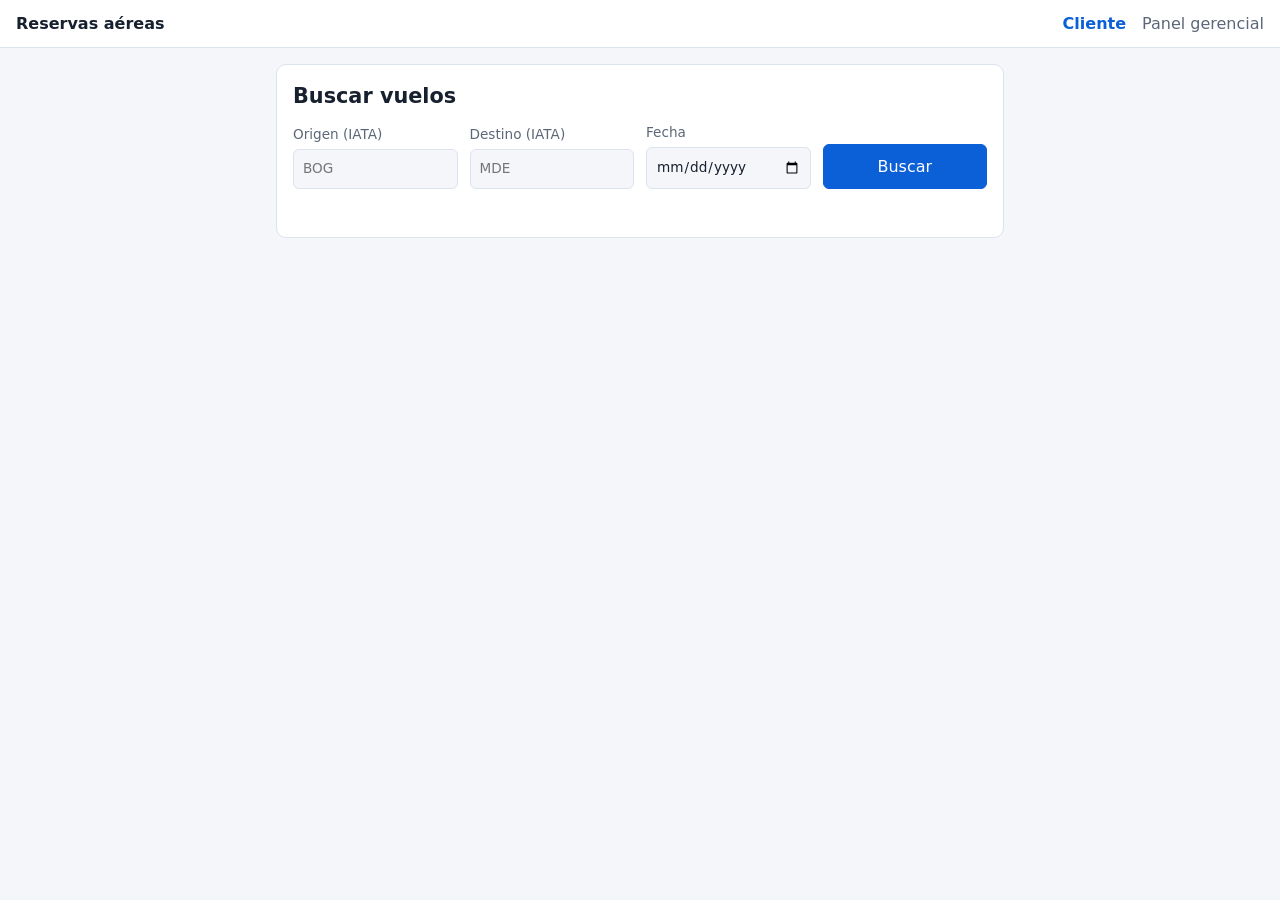
==== frontend/index.html @ ea33bbeb "Parcial 2: panel gerencial, EMR/Athena, endpoint analitico, frontend y evidencia Agrega pipeline EMR" ====
<!doctype html>
<html lang="es">
<head>
<meta charset="utf-8">
<meta name="viewport" content="width=device-width, initial-scale=1">
<title>Reservas aéreas</title>
<link rel="stylesheet" href="styles.css">
</head>
<body>
<header class="top"><strong>Reservas aéreas</strong><nav><a href="/" class="on">Cliente</a><a href="/manager">Panel gerencial</a></nav></header>
<main>
  <section class="card">
    <h1>Buscar vuelos</h1>
    <form id="search-form" class="grid">
      <label>Origen (IATA)<input data-testid="search-origin" id="origin" maxlength="3" placeholder="BOG" autocomplete="off"></label>
      <label>Destino (IATA)<input data-testid="search-destination" id="destination" maxlength="3" placeholder="MDE" autocomplete="off"></label>
      <label>Fecha<input data-testid="search-date" id="date" type="date"></label>
      <button type="submit" data-testid="search-submit" class="primary">Buscar</button>
    </form>
    <p id="search-msg" class="msg" role="status"></p>
    <div id="results"></div>
  </section>

  <section class="card" id="booking" hidden>
    <h2>Reservar vuelo <span id="booking-flight"></span></h2>
    <form id="booking-form" class="grid">
      <label>Nombre del pasajero<input data-testid="passenger-name" id="passenger" maxlength="200" autocomplete="off"></label>
      <label>Tarifa
        <select id="fare"><option value="ECONOMY" selected>Económica</option><option value="BUSINESS">Business</option></select>
      </label>
      <button type="submit" data-testid="confirm-submit" class="primary">Confirmar reserva</button>
    </form>
    <p id="booking-msg" class="msg" role="status"></p>
    <div id="confirmation" hidden>
      <p>Reserva confirmada. Código de confirmación:</p>
      <p class="code" data-testid="confirmation-id" id="confirmation-id"></p>
    </div>
  </section>
</main>
<script src="app.js"></script>
<script>initClient();</script>
</body>
</html>
---- frontend/styles.css ----
:root{--bg:#f4f6f9;--card:#fff;--ink:#16202e;--mut:#5b6778;--acc:#0b5fd7;--line:#dde3ec;--err:#b3261e;--ok:#17703a}
@media (prefers-color-scheme:dark){:root{--bg:#10151c;--card:#19212c;--ink:#e8edf4;--mut:#9aa7b8;--acc:#5b9bff;--line:#2a3544;--err:#ff8a80;--ok:#6fd29a}}
*{box-sizing:border-box}
body{margin:0;background:var(--bg);color:var(--ink);font:16px/1.45 system-ui,-apple-system,"Segoe UI",Roboto,sans-serif}
.top{display:flex;justify-content:space-between;align-items:center;padding:12px 16px;background:var(--card);border-bottom:1px solid var(--line)}
.top nav a{margin-left:16px;color:var(--mut);text-decoration:none}
.top nav a.on{color:var(--acc);font-weight:600}
main{max-width:760px;margin:0 auto;padding:16px}
.card{background:var(--card);border:1px solid var(--line);border-radius:10px;padding:16px;margin-bottom:16px}
h1{font-size:1.3rem;margin:0 0 12px}h2{font-size:1.1rem;margin:0 0 12px}
.grid{display:grid;grid-template-columns:repeat(auto-fit,minmax(150px,1fr));gap:12px;align-items:end}
label{display:flex;flex-direction:column;font-size:.85rem;color:var(--mut);gap:4px}
input,select{font:inherit;padding:9px;border:1px solid var(--line);border-radius:6px;background:var(--bg);color:var(--ink);min-width:0}
button{font:inherit;padding:10px 14px;border-radius:6px;border:1px solid var(--line);background:var(--card);color:var(--ink);cursor:pointer}
button.primary{background:var(--acc);color:#fff;border-color:var(--acc)}
button:disabled{opacity:.6;cursor:wait}
.msg{min-height:1.4em;margin:10px 0 0}.msg.err{color:var(--err)}.msg.ok{color:var(--ok)}.msg.info{color:var(--mut)}
.flight{display:flex;justify-content:space-between;align-items:center;gap:12px;padding:10px 0;border-top:1px solid var(--line)}
.flight div{display:flex;flex-direction:column}.flight span{color:var(--mut);font-size:.9rem}
.code{font:600 1.2rem ui-monospace,monospace;word-break:break-all;margin:4px 0}
.kpi{margin-top:16px;display:flex;flex-direction:column;align-items:flex-start}
.kpi-label{color:var(--mut);font-size:.85rem}.kpi-value{font-size:2.6rem;font-weight:700;color:var(--acc)}.kpi-sub{color:var(--mut)}
[hidden]{display:none!important}
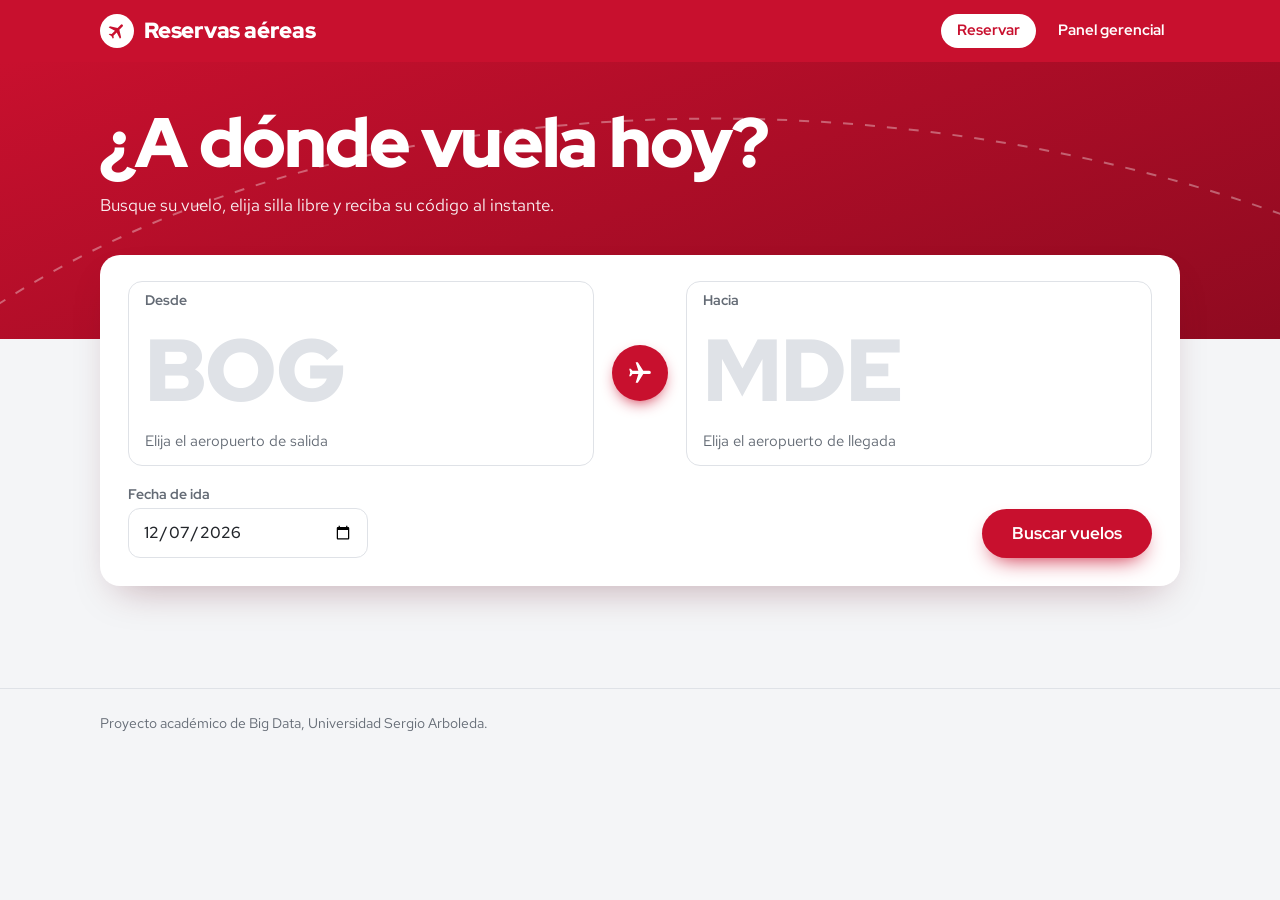
==== commit cb21b8e9: "Frontend rediseñado, bookings segun contrato y harness 70/70 con seed 2682 - Frontend en rojo: busqu" ====
--- a/frontend/index.html
+++ b/frontend/index.html
@@ -4,39 +4,87 @@
 <meta charset="utf-8">
 <meta name="viewport" content="width=device-width, initial-scale=1">
 <title>Reservas aéreas</title>
+<link rel="preconnect" href="https://fonts.googleapis.com">
+<link rel="preconnect" href="https://fonts.gstatic.com" crossorigin>
+<link rel="stylesheet" href="https://fonts.googleapis.com/css2?family=Red+Hat+Display:wght@500;700;900&family=Red+Hat+Text:wght@400;500;700&display=swap">
+<link rel="icon" href="data:image/svg+xml,%3Csvg xmlns=%27http://www.w3.org/2000/svg%27 viewBox=%270 0 24 24%27%3E%3Ccircle cx=%2712%27 cy=%2712%27 r=%2712%27 fill=%27%23c8102e%27/%3E%3Cpath transform=%27rotate(45 12 12)%27 fill=%27%23fff%27 d=%27M19 14.8v-1.5l-6-3.8V5.2a1.1 1.1 0 0 0-2.2 0v4.3l-6 3.8v1.5l6-1.9v4l-1.5 1.1v1.1l2.6-.8 2.6.8v-1.1L13 16.9v-4z%27/%3E%3C/svg%3E">
 <link rel="stylesheet" href="styles.css">
 </head>
 <body>
-<header class="top"><strong>Reservas aéreas</strong><nav><a href="/" class="on">Cliente</a><a href="/manager">Panel gerencial</a></nav></header>
+<header class="top">
+  <a class="brand" href="/"><span class="brand-mark" aria-hidden="true"><svg viewBox="0 0 24 24"><path d="M21 16v-2l-8-5V3.5a1.5 1.5 0 0 0-3 0V9l-8 5v2l8-2.5V19l-2 1.5V22l3.5-1 3.5 1v-1.5L13 19v-5.5z"/></svg></span>Reservas aéreas</a>
+  <nav><a href="/" aria-current="page">Reservar</a><a href="/manager">Panel gerencial</a></nav>
+</header>
+
+<section class="hero">
+  <svg class="hero-arc" viewBox="0 0 1200 260" preserveAspectRatio="none" aria-hidden="true">
+    <path class="arc-line" d="M-20 240 C 300 20, 820 0, 1220 150"/>
+  </svg>
+  <div class="hero-inner">
+    <h1>¿A dónde vuela hoy?</h1>
+    <p>Busque su vuelo, elija silla libre y reciba su código al instante.</p>
+  </div>
+</section>
+
 <main>
-  <section class="card">
-    <h1>Buscar vuelos</h1>
-    <form id="search-form" class="grid">
-      <label>Origen (IATA)<input data-testid="search-origin" id="origin" maxlength="3" placeholder="BOG" autocomplete="off"></label>
-      <label>Destino (IATA)<input data-testid="search-destination" id="destination" maxlength="3" placeholder="MDE" autocomplete="off"></label>
-      <label>Fecha<input data-testid="search-date" id="date" type="date"></label>
-      <button type="submit" data-testid="search-submit" class="primary">Buscar</button>
-    </form>
-    <p id="search-msg" class="msg" role="status"></p>
+  <form id="search-form" class="search-card" novalidate>
+    <div class="route">
+      <label class="iata">
+        <span class="iata-label">Desde</span>
+        <input data-testid="search-origin" id="origin" maxlength="3" placeholder="BOG" autocomplete="off" spellcheck="false" aria-describedby="origin-city">
+        <span class="city" id="origin-city">Elija el aeropuerto de salida</span>
+      </label>
+      <div class="swap" aria-hidden="true"><svg viewBox="0 0 24 24"><path d="M21 16v-2l-8-5V3.5a1.5 1.5 0 0 0-3 0V9l-8 5v2l8-2.5V19l-2 1.5V22l3.5-1 3.5 1v-1.5L13 19v-5.5z"/></svg></div>
+      <label class="iata">
+        <span class="iata-label">Hacia</span>
+        <input data-testid="search-destination" id="destination" maxlength="3" placeholder="MDE" autocomplete="off" spellcheck="false" aria-describedby="destination-city">
+        <span class="city" id="destination-city">Elija el aeropuerto de llegada</span>
+      </label>
+    </div>
+    <div class="when">
+      <label class="field">Fecha de ida<input data-testid="search-date" id="date" type="date"></label>
+      <button type="submit" data-testid="search-submit" class="btn-red">Buscar vuelos</button>
+    </div>
+  </form>
+
+  <p id="search-msg" class="msg" role="status"></p>
+
+  <section class="board" id="board" hidden aria-labelledby="board-title">
+    <h2 id="board-title" class="board-title">Salidas</h2>
     <div id="results"></div>
   </section>
 
-  <section class="card" id="booking" hidden>
-    <h2>Reservar vuelo <span id="booking-flight"></span></h2>
-    <form id="booking-form" class="grid">
-      <label>Nombre del pasajero<input data-testid="passenger-name" id="passenger" maxlength="200" autocomplete="off"></label>
-      <label>Tarifa
-        <select id="fare"><option value="ECONOMY" selected>Económica</option><option value="BUSINESS">Business</option></select>
+  <!-- Panel de reserva: se mueve debajo de la fila elegida -->
+  <section class="ticket" id="booking" hidden aria-labelledby="booking-title">
+    <h3 id="booking-title">Datos del pasajero, vuelo <span id="booking-flight"></span></h3>
+    <form id="booking-form" class="ticket-form">
+      <label class="field grow">Nombre completo<input data-testid="passenger-name" id="passenger" maxlength="200" autocomplete="name"></label>
+      <label class="field">Tarifa
+        <select id="fare"><option value="ECONOMY" selected>Económica</option><option value="BUSINESS">Business (+80 %)</option></select>
       </label>
-      <button type="submit" data-testid="confirm-submit" class="primary">Confirmar reserva</button>
+      <button type="submit" data-testid="confirm-submit" class="btn-red">Confirmar reserva</button>
     </form>
     <p id="booking-msg" class="msg" role="status"></p>
-    <div id="confirmation" hidden>
-      <p>Reserva confirmada. Código de confirmación:</p>
-      <p class="code" data-testid="confirmation-id" id="confirmation-id"></p>
+  </section>
+
+  <section class="pass" id="confirmation" hidden aria-live="polite">
+    <div class="pass-main">
+      <p class="pass-ok"><svg viewBox="0 0 24 24" aria-hidden="true"><path d="M9 16.2 4.8 12l-1.4 1.4L9 19 21 7l-1.4-1.4z"/></svg>Reserva confirmada</p>
+      <p class="pass-route"><span id="pass-o"></span><span class="pass-arrow" aria-hidden="true"><svg viewBox="0 0 24 24"><path d="M21 16v-2l-8-5V3.5a1.5 1.5 0 0 0-3 0V9l-8 5v2l8-2.5V19l-2 1.5V22l3.5-1 3.5 1v-1.5L13 19v-5.5z"/></svg></span><span id="pass-d"></span></p>
+      <dl class="pass-meta">
+        <div><dt>Pasajero</dt><dd id="pass-name"></dd></div>
+        <div><dt>Vuelo</dt><dd id="pass-flight"></dd></div>
+        <div><dt>Fecha</dt><dd id="pass-date"></dd></div>
+      </dl>
+    </div>
+    <div class="pass-stub">
+      <span>Código de reserva</span>
+      <strong data-testid="confirmation-id" id="confirmation-id"></strong>
+      <button type="button" class="btn-ghost" id="copy-id">Copiar código</button>
     </div>
   </section>
 </main>
+<footer class="foot">Proyecto académico de Big Data, Universidad Sergio Arboleda.</footer>
 <script src="app.js"></script>
 <script>initClient();</script>
 </body>
--- a/frontend/styles.css
+++ b/frontend/styles.css
@@ -1,23 +1,185 @@
-:root{--bg:#f4f6f9;--card:#fff;--ink:#16202e;--mut:#5b6778;--acc:#0b5fd7;--line:#dde3ec;--err:#b3261e;--ok:#17703a}
-@media (prefers-color-scheme:dark){:root{--bg:#10151c;--card:#19212c;--ink:#e8edf4;--mut:#9aa7b8;--acc:#5b9bff;--line:#2a3544;--err:#ff8a80;--ok:#6fd29a}}
+/* Rojo de aerolínea: banda roja con tarjeta blanca superpuesta, botones píldora, Red Hat Display para códigos y cifras. */
+:root{
+  --red:#c8102e;--red-deep:#8f0a20;--red-soft:#fdecee;--red-ink:#a50d26;
+  --paper:#f4f5f7;--surface:#fff;--ink:#23262b;--muted:#646b75;--line:#dfe2e7;
+  --seat:#e3e6ea;--sold:#c8102e;--err:#b3122e;--ok:#18794e;
+  --shadow:0 18px 40px -18px rgba(90,10,25,.35);
+  --disp:"Red Hat Display",system-ui,sans-serif;--body:"Red Hat Text",system-ui,sans-serif;
+}
+@media (prefers-color-scheme:dark){:root{
+  --paper:#17191c;--surface:#212429;--ink:#f1f2f4;--muted:#a3aab4;--line:#343941;
+  --red-soft:#3a1a20;--red-ink:#ff7d8f;--seat:#3a3f47;--sold:#ff4d64;--err:#ff8a95;--ok:#5fd39a;
+  --shadow:0 18px 40px -18px rgba(0,0,0,.7);
+}}
 *{box-sizing:border-box}
-body{margin:0;background:var(--bg);color:var(--ink);font:16px/1.45 system-ui,-apple-system,"Segoe UI",Roboto,sans-serif}
-.top{display:flex;justify-content:space-between;align-items:center;padding:12px 16px;background:var(--card);border-bottom:1px solid var(--line)}
-.top nav a{margin-left:16px;color:var(--mut);text-decoration:none}
-.top nav a.on{color:var(--acc);font-weight:600}
-main{max-width:760px;margin:0 auto;padding:16px}
-.card{background:var(--card);border:1px solid var(--line);border-radius:10px;padding:16px;margin-bottom:16px}
-h1{font-size:1.3rem;margin:0 0 12px}h2{font-size:1.1rem;margin:0 0 12px}
-.grid{display:grid;grid-template-columns:repeat(auto-fit,minmax(150px,1fr));gap:12px;align-items:end}
-label{display:flex;flex-direction:column;font-size:.85rem;color:var(--mut);gap:4px}
-input,select{font:inherit;padding:9px;border:1px solid var(--line);border-radius:6px;background:var(--bg);color:var(--ink);min-width:0}
-button{font:inherit;padding:10px 14px;border-radius:6px;border:1px solid var(--line);background:var(--card);color:var(--ink);cursor:pointer}
-button.primary{background:var(--acc);color:#fff;border-color:var(--acc)}
-button:disabled{opacity:.6;cursor:wait}
-.msg{min-height:1.4em;margin:10px 0 0}.msg.err{color:var(--err)}.msg.ok{color:var(--ok)}.msg.info{color:var(--mut)}
-.flight{display:flex;justify-content:space-between;align-items:center;gap:12px;padding:10px 0;border-top:1px solid var(--line)}
-.flight div{display:flex;flex-direction:column}.flight span{color:var(--mut);font-size:.9rem}
-.code{font:600 1.2rem ui-monospace,monospace;word-break:break-all;margin:4px 0}
-.kpi{margin-top:16px;display:flex;flex-direction:column;align-items:flex-start}
-.kpi-label{color:var(--mut);font-size:.85rem}.kpi-value{font-size:2.6rem;font-weight:700;color:var(--acc)}.kpi-sub{color:var(--mut)}
+html{-webkit-text-size-adjust:100%}
+body{margin:0;background:var(--paper);color:var(--ink);font:400 1rem/1.55 var(--body)}
 [hidden]{display:none!important}
+:focus-visible{outline:3px solid var(--red);outline-offset:2px}
+button,input,select{font:inherit;color:inherit}
+.wrap,.top,.hero-inner,main,.foot{padding-left:max(16px,calc((100% - 1080px)/2));padding-right:max(16px,calc((100% - 1080px)/2))}
+
+/* Barra superior */
+.top{display:flex;flex-wrap:wrap;justify-content:space-between;align-items:center;gap:8px 24px;padding-top:14px;padding-bottom:14px;background:var(--red);color:#fff}
+.top :focus-visible{outline-color:#fff}
+.brand{display:flex;align-items:center;gap:10px;font:900 1.35rem/1 var(--disp);color:inherit;text-decoration:none;letter-spacing:-.01em}
+.brand-mark{width:34px;height:34px;border-radius:50%;background:#fff;display:grid;place-items:center}
+.brand-mark svg{width:20px;height:20px;fill:var(--red);transform:rotate(45deg)}
+.top nav{display:flex;gap:6px}
+.top nav a{font:700 .95rem/1 var(--disp);color:#fff;text-decoration:none;padding:9px 16px;border-radius:999px}
+.top nav a:hover{background:rgba(255,255,255,.14)}
+.top nav a[aria-current=page]{background:#fff;color:var(--red)}
+
+/* Héroe rojo con la estela del vuelo */
+.hero{position:relative;overflow:hidden;color:#fff;background:linear-gradient(160deg,var(--red) 0%,var(--red-deep) 100%);padding:44px 0 120px}
+.hero-short{padding-bottom:110px}
+.hero-inner{position:relative}
+.hero h1{margin:0;font:900 clamp(2.4rem,6.5vw,4.4rem)/1.02 var(--disp);letter-spacing:-.025em;max-width:16ch}
+.hero p{margin:14px 0 0;max-width:56ch;font-size:1.08rem;opacity:.92}
+.hero-arc{position:absolute;inset:0;width:100%;height:100%}
+.arc-line{fill:none;stroke:rgba(255,255,255,.35);stroke-width:2;stroke-dasharray:10 12;vector-effect:non-scaling-stroke;animation:trail 2.4s ease-out both}
+@keyframes trail{from{stroke-dashoffset:1600;opacity:0}to{stroke-dashoffset:0;opacity:1}}
+
+main{padding-bottom:64px}
+
+/* Tarjeta de búsqueda que se monta sobre el héroe */
+.search-card{position:relative;margin-top:-84px;background:var(--surface);border-radius:20px;box-shadow:var(--shadow);padding:26px 28px 28px}
+.route{display:grid;grid-template-columns:1fr 56px 1fr;align-items:center;gap:18px}
+.iata{display:flex;flex-direction:column;min-width:0;padding:12px 16px;border-radius:14px;border:1.5px solid var(--line);transition:border-color .15s}
+.iata:focus-within{border-color:var(--red);background:var(--red-soft)}
+.iata-label{font:700 .85rem/1 var(--disp);color:var(--muted)}
+.iata input{width:100%;min-width:0;background:transparent;border:0;padding:4px 0 0;
+  font:900 clamp(3rem,10vw,5.5rem)/1 var(--disp);letter-spacing:-.01em;text-transform:uppercase;color:var(--red)}
+.iata input:focus{outline:none}
+.iata input::placeholder{color:var(--line)}
+.city{margin-top:2px;color:var(--muted);font-size:.92rem;min-height:1.55em}
+.swap{width:56px;height:56px;border-radius:50%;background:var(--red);display:grid;place-items:center;box-shadow:0 6px 16px -6px var(--red)}
+.swap svg{width:26px;height:26px;fill:#fff;transform:rotate(90deg)}
+.when{display:flex;flex-wrap:wrap;align-items:flex-end;gap:16px;margin-top:20px}
+.when .field{flex:0 1 240px}
+.when .btn-red{margin-left:auto}
+
+.field{display:flex;flex-direction:column;gap:6px;font:700 .85rem/1.2 var(--disp);color:var(--muted)}
+.field input,.field select{font:500 1.02rem/1.3 var(--body);color:var(--ink);background:var(--surface);border:1.5px solid var(--line);border-radius:12px;padding:12px 14px;min-width:0}
+.field input:focus,.field select:focus{outline:none;border-color:var(--red);box-shadow:0 0 0 3px var(--red-soft)}
+
+.btn-red{background:var(--red);color:#fff;border:0;border-radius:999px;padding:14px 30px;font:700 1.05rem/1.2 var(--disp);cursor:pointer;white-space:nowrap;box-shadow:0 10px 22px -10px var(--red)}
+.btn-red:hover{background:var(--red-deep)}
+.btn-red:disabled{opacity:.6;cursor:progress}
+.btn-row{background:transparent;color:var(--red-ink);border:2px solid currentColor;border-radius:999px;padding:9px 22px;font:700 .98rem/1 var(--disp);cursor:pointer}
+.btn-row:hover,.flight.on .btn-row{background:var(--red);border-color:var(--red);color:#fff}
+.btn-ghost{align-self:flex-start;background:none;border:1.5px solid rgba(255,255,255,.7);color:#fff;border-radius:999px;padding:7px 16px;font:700 .9rem/1 var(--disp);cursor:pointer}
+.btn-ghost:hover{background:#fff;color:var(--red)}
+
+.msg{min-height:1.55em;margin:14px 4px 0;max-width:70ch}
+.msg.err{color:var(--err);font-weight:500}.msg.ok{color:var(--ok)}.msg.info{color:var(--muted)}
+
+/* Resultados */
+.board{margin-top:22px}
+.board-title{font:900 1.6rem/1.2 var(--disp);letter-spacing:-.01em;margin:0 0 14px}
+#results{display:flex;flex-direction:column;gap:12px}
+.flight{display:grid;grid-template-columns:auto minmax(0,1.2fr) minmax(0,1fr) auto auto;gap:22px;align-items:center;
+  padding:18px 22px;background:var(--surface);border:1.5px solid var(--line);border-radius:16px}
+.flight.on{border-color:var(--red);border-radius:16px 16px 0 0}
+.f-time{font:900 2rem/1 var(--disp);font-variant-numeric:tabular-nums;letter-spacing:-.02em}
+.f-id{display:flex;flex-direction:column;min-width:0}
+.f-id strong{font:700 1.1rem/1.2 var(--disp)}
+.f-id small{color:var(--muted);font-size:.88rem}
+.f-seats{display:flex;align-items:center;gap:10px;font-size:.95rem;font-variant-numeric:tabular-nums}
+.f-seats i{width:56px;height:8px;border-radius:4px;background:linear-gradient(90deg,var(--ok) calc(var(--free)*100%),var(--seat) 0);flex:none}
+.f-seats.low{color:var(--err);font-weight:700}
+.f-seats.low i{background:linear-gradient(90deg,var(--err) calc(var(--free)*100%),var(--seat) 0)}
+.f-price{font:900 1.35rem/1 var(--disp);color:var(--red-ink);font-variant-numeric:tabular-nums;text-align:right}
+
+/* Panel de reserva pegado a la fila elegida */
+.ticket{margin-top:-12px;background:var(--red-soft);border:1.5px solid var(--red);border-top:0;border-radius:0 0 16px 16px;padding:20px 22px 12px}
+.ticket h3{margin:0 0 12px;font:700 1.1rem/1.2 var(--disp)}
+.ticket-form{display:flex;flex-wrap:wrap;gap:14px;align-items:flex-end}
+.ticket-form .grow{flex:1 1 260px}
+
+/* Pase de abordar */
+.pass{margin-top:24px;display:grid;grid-template-columns:1fr minmax(230px,300px);background:var(--surface);border-radius:20px;overflow:hidden;box-shadow:var(--shadow);animation:print .55s cubic-bezier(.2,.8,.2,1)}
+.pass-main{padding:26px 30px}
+.pass-ok{display:flex;align-items:center;gap:8px;margin:0;color:var(--ok);font:700 1rem/1 var(--disp)}
+.pass-ok svg{width:22px;height:22px;fill:currentColor}
+.pass-route{display:flex;align-items:center;gap:20px;margin:10px 0 18px;font:900 clamp(3rem,9vw,5rem)/1 var(--disp);letter-spacing:-.02em;color:var(--red)}
+.pass-arrow{flex:0 1 140px;display:flex;align-items:center;gap:6px;color:var(--muted)}
+.pass-arrow::before{content:"";flex:1;border-top:2px dashed currentColor}
+.pass-arrow svg{width:26px;height:26px;fill:currentColor;transform:rotate(90deg);flex:none}
+.pass-meta{display:flex;flex-wrap:wrap;gap:12px 36px;margin:0}
+.pass-meta dt{font-size:.85rem;color:var(--muted)}
+.pass-meta dd{margin:0;font:700 1.1rem/1.3 var(--disp)}
+.pass-stub{display:flex;flex-direction:column;justify-content:center;gap:8px;padding:26px;background:var(--red);color:#fff;position:relative;
+  -webkit-mask:radial-gradient(circle 14px at 0 0,#0000 98%,#000) top left/100% 51% no-repeat,radial-gradient(circle 14px at 0 100%,#0000 98%,#000) bottom left/100% 51% no-repeat;
+  mask:radial-gradient(circle 14px at 0 0,#0000 98%,#000) top left/100% 51% no-repeat,radial-gradient(circle 14px at 0 100%,#0000 98%,#000) bottom left/100% 51% no-repeat}
+.pass-stub::before{content:"";position:absolute;left:0;top:18px;bottom:18px;border-left:2px dashed rgba(255,255,255,.55)}
+.pass-stub span{font-size:.9rem;opacity:.85}
+.pass-stub strong{font:900 2.8rem/1 var(--disp);letter-spacing:.1em;word-break:break-all}
+@keyframes print{from{opacity:0;transform:translateY(16px) scale(.98)}to{opacity:1;transform:none}}
+
+/* Panel gerencial */
+.mgr-form{display:flex;flex-wrap:wrap;gap:16px;align-items:flex-end}
+.mgr-form .field{flex:0 1 220px}
+.mgr-form .btn-red{margin-left:auto}
+.cabin{margin-top:22px;display:grid;grid-template-columns:minmax(0,1fr) minmax(0,1.5fr);gap:36px;align-items:center;background:var(--surface);border-radius:20px;padding:28px;border:1.5px solid var(--line)}
+.cabin>*{min-width:0}
+.readout-title{margin:0;font:700 1.25rem/1.2 var(--disp)}
+.readout-month{color:var(--muted);font-weight:500}
+.readout-value{margin:6px 0;font:900 clamp(3.6rem,10vw,6rem)/1 var(--disp);letter-spacing:-.03em;color:var(--red);font-variant-numeric:tabular-nums}
+.readout-value.loading{color:var(--muted)}
+.readout-sub{margin:0;max-width:40ch;font-weight:500}
+.readout-note{margin:10px 0 0;font-size:.88rem;color:var(--muted)}
+
+/* Fuselaje: 25 filas x 4 sillas (2-2), la nariz a la izquierda */
+.seatmap-wrap{margin:0}
+.seatmap{--s:clamp(8px,1.8vw,16px);display:grid;grid-template-rows:repeat(4,var(--s));grid-auto-flow:column;grid-auto-columns:var(--s);gap:4px;
+  justify-content:center;padding:24px 26px calc(24px + var(--s)/1.4) 70px;background:var(--paper);border-radius:999px 46px 46px 999px;position:relative}
+.seatmap::before{content:"";position:absolute;left:22px;top:50%;width:22px;height:30px;transform:translateY(-50%);border-radius:60% 0 0 60%;border:2px solid var(--line);border-right:0}
+.seatmap i{display:block;border-radius:4px 4px 6px 6px;background:var(--seat);transition:background-color .2s}
+.seatmap i:nth-child(4n+3),.seatmap i:nth-child(4n+4){transform:translateY(calc(var(--s)/1.4))}
+.seatmap i.sold{background:var(--sold)}
+.seatmap-wrap figcaption{display:flex;align-items:center;gap:8px;margin-top:12px;font-size:.9rem;color:var(--muted)}
+.key{width:12px;height:12px;border-radius:3px;display:inline-block}
+.key-sold{background:var(--sold)}.key-free{background:var(--seat);margin-left:14px}
+
+.year{margin-top:22px;background:var(--surface);border-radius:20px;padding:24px 28px;border:1.5px solid var(--line)}
+.year-title{margin:0;font:900 1.4rem/1.2 var(--disp);letter-spacing:-.01em}
+.year-help{margin:2px 0 16px;color:var(--muted);font-size:.95rem}
+.year-bars{list-style:none;margin:0;padding:0;display:grid;grid-template-columns:repeat(12,minmax(0,1fr));gap:6px}
+.year-bars button{width:100%;display:flex;flex-direction:column;align-items:stretch;gap:5px;background:none;border:0;padding:8px 2px;border-radius:12px;cursor:pointer;color:var(--ink)}
+.year-bars button:hover:not(:disabled){background:var(--red-soft)}
+.year-bars button.on{background:var(--red-soft)}
+.year-bars button:disabled{cursor:default;color:var(--muted)}
+.bar{height:130px;display:flex;align-items:flex-end;justify-content:center}
+.bar i{display:block;width:58%;height:var(--h,0%);background:#f1a9b4;border-radius:8px 8px 3px 3px;transition:height .4s ease-out}
+.year-bars button.on .bar i{background:var(--red)}
+.pct{font:700 .98rem/1 var(--disp);font-variant-numeric:tabular-nums;text-align:center}
+.mon{font-size:.85rem;color:var(--muted);text-align:center}
+.empty .pct{font:400 .72rem/1.1 var(--body)}
+@media (prefers-color-scheme:dark){.bar i{background:#6b2a35}}
+
+.foot{padding-top:24px;padding-bottom:32px;color:var(--muted);font-size:.85rem;border-top:1px solid var(--line)}
+
+@media (max-width:760px){
+  .hero{padding:32px 0 100px}
+  .search-card{padding:18px;border-radius:18px;margin-top:-70px}
+  .route{grid-template-columns:1fr;gap:10px}
+  .swap{justify-self:center;width:44px;height:44px;margin:-22px 0;position:relative;z-index:1;border:4px solid var(--surface)}
+  .swap svg{transform:rotate(180deg)}
+  .when .btn-red,.mgr-form .btn-red{margin-left:0;width:100%}
+  .when .field,.mgr-form .field{flex:1 1 100%}
+  .flight{grid-template-columns:auto 1fr auto;grid-template-areas:"t id p" "s s b";row-gap:12px;padding:16px}
+  .f-time{grid-area:t}.f-id{grid-area:id}.f-price{grid-area:p}.f-seats{grid-area:s}.flight .btn-row{grid-area:b}
+  .pass{grid-template-columns:1fr}
+  .pass-stub{-webkit-mask:none;mask:none}
+  .pass-stub::before{display:none}
+  .cabin{grid-template-columns:1fr;padding:20px;gap:20px}
+  .seatmap{--s:min(10px,calc((100vw - 170px)/25));padding-left:40px;padding-right:12px;gap:2px}
+  .seatmap::before{left:12px;width:16px;height:22px}
+  .year{padding:18px}
+  .year-bars{grid-template-columns:repeat(6,minmax(0,1fr));row-gap:14px}
+  .bar{height:84px}
+}
+@media (prefers-reduced-motion:reduce){
+  *{animation:none!important;transition:none!important;scroll-behavior:auto!important}
+}
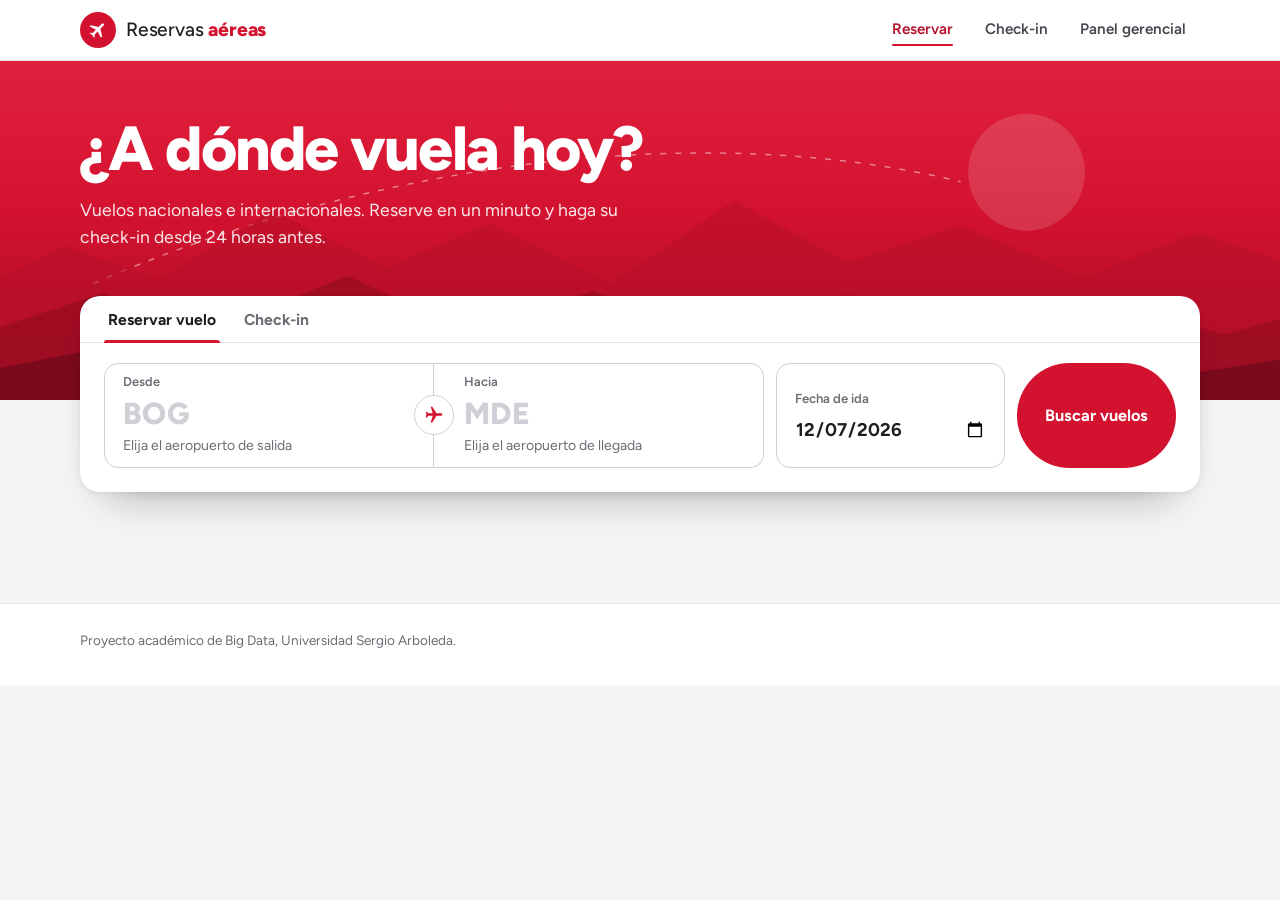
==== commit 76fea2ca: "Check-in, clases tarifarias, sillas y 32 rutas; frontend estilo aerolinea; harness 70/70 - Clases XS" ====
--- a/frontend/index.html
+++ b/frontend/index.html
@@ -6,28 +6,36 @@
 <title>Reservas aéreas</title>
 <link rel="preconnect" href="https://fonts.googleapis.com">
 <link rel="preconnect" href="https://fonts.gstatic.com" crossorigin>
-<link rel="stylesheet" href="https://fonts.googleapis.com/css2?family=Red+Hat+Display:wght@500;700;900&family=Red+Hat+Text:wght@400;500;700&display=swap">
+<link rel="stylesheet" href="https://fonts.googleapis.com/css2?family=Figtree:wght@400;500;600;700;800&display=swap">
 <link rel="icon" href="data:image/svg+xml,%3Csvg xmlns=%27http://www.w3.org/2000/svg%27 viewBox=%270 0 24 24%27%3E%3Ccircle cx=%2712%27 cy=%2712%27 r=%2712%27 fill=%27%23c8102e%27/%3E%3Cpath transform=%27rotate(45 12 12)%27 fill=%27%23fff%27 d=%27M19 14.8v-1.5l-6-3.8V5.2a1.1 1.1 0 0 0-2.2 0v4.3l-6 3.8v1.5l6-1.9v4l-1.5 1.1v1.1l2.6-.8 2.6.8v-1.1L13 16.9v-4z%27/%3E%3C/svg%3E">
 <link rel="stylesheet" href="styles.css">
 </head>
 <body>
 <header class="top">
-  <a class="brand" href="/"><span class="brand-mark" aria-hidden="true"><svg viewBox="0 0 24 24"><path d="M21 16v-2l-8-5V3.5a1.5 1.5 0 0 0-3 0V9l-8 5v2l8-2.5V19l-2 1.5V22l3.5-1 3.5 1v-1.5L13 19v-5.5z"/></svg></span>Reservas aéreas</a>
-  <nav><a href="/" aria-current="page">Reservar</a><a href="/manager">Panel gerencial</a></nav>
+  <div class="top-in">
+    <a class="brand" href="/"><span class="brand-mark" aria-hidden="true"><svg viewBox="0 0 24 24"><path d="M21 16v-2l-8-5V3.5a1.5 1.5 0 0 0-3 0V9l-8 5v2l8-2.5V19l-2 1.5V22l3.5-1 3.5 1v-1.5L13 19v-5.5z"/></svg></span><span>Reservas <b>aéreas</b></span></a>
+    <nav aria-label="Secciones"><a href="/" aria-current="page">Reservar</a><a href="/checkin">Check-in</a><a href="/manager">Panel gerencial</a></nav>
+  </div>
 </header>
 
 <section class="hero">
-  <svg class="hero-arc" viewBox="0 0 1200 260" preserveAspectRatio="none" aria-hidden="true">
-    <path class="arc-line" d="M-20 240 C 300 20, 820 0, 1220 150"/>
+  <svg class="hero-art" viewBox="0 0 1440 360" preserveAspectRatio="xMidYMax slice" aria-hidden="true">
+    <circle class="sun" cx="1130" cy="118" r="62"/>
+    <path class="trail" d="M140 236 C 430 110, 780 60, 1060 128"/>
+    <path class="ridge r1" d="M0 250 L110 196 L210 232 L330 158 L450 220 L560 172 L690 236 L820 148 L940 214 L1060 174 L1190 230 L1310 182 L1440 226 V360 H0Z"/>
+    <path class="ridge r2" d="M0 296 L150 246 L270 284 L410 228 L540 288 L670 244 L800 298 L940 248 L1080 294 L1210 254 L1340 290 L1440 262 V360 H0Z"/>
+    <path class="ridge r3" d="M0 334 L180 298 L330 328 L500 294 L660 332 L820 302 L990 334 L1150 304 L1300 332 L1440 310 V360 H0Z"/>
   </svg>
   <div class="hero-inner">
     <h1>¿A dónde vuela hoy?</h1>
-    <p>Busque su vuelo, elija silla libre y reciba su código al instante.</p>
+    <p>Vuelos nacionales e internacionales. Reserve en un minuto y haga su check-in desde 24 horas antes.</p>
   </div>
 </section>
 
 <main>
   <form id="search-form" class="search-card" novalidate>
+    <div class="tabs" role="presentation"><span class="tab on">Reservar vuelo</span><a class="tab" href="/checkin">Check-in</a></div>
+    <div class="search-row">
     <div class="route">
       <label class="iata">
         <span class="iata-label">Desde</span>
@@ -45,7 +53,14 @@
       <label class="field">Fecha de ida<input data-testid="search-date" id="date" type="date"></label>
       <button type="submit" data-testid="search-submit" class="btn-red">Buscar vuelos</button>
     </div>
+    </div>
   </form>
+
+  <section class="routes" id="routes" hidden aria-labelledby="routes-title">
+    <h2 id="routes-title" class="routes-title">Rutas con vuelos</h2>
+    <p class="routes-help">Toque un destino para llenar la búsqueda. Los destinos en rojo son internacionales.</p>
+    <div id="routes-list"></div>
+  </section>
 
   <p id="search-msg" class="msg" role="status"></p>
 
@@ -59,9 +74,13 @@
     <h3 id="booking-title">Datos del pasajero, vuelo <span id="booking-flight"></span></h3>
     <form id="booking-form" class="ticket-form">
       <label class="field grow">Nombre completo<input data-testid="passenger-name" id="passenger" maxlength="200" autocomplete="name"></label>
-      <label class="field">Tarifa
-        <select id="fare"><option value="ECONOMY" selected>Económica</option><option value="BUSINESS">Business (+80 %)</option></select>
-      </label>
+      <fieldset class="fares" id="fares"><legend>Tarifa <small>(precio estimado, el total lo calcula el servidor)</small></legend><div class="fare-list" id="fare-list"></div></fieldset>
+      <div class="seatpick" id="seatpick" hidden>
+        <p class="seatpick-head"><strong>Elegir silla ahora</strong> <span class="muted">Es opcional, también puede hacerlo en el check-in.</span></p>
+        <div id="seatpick-map"></div>
+        <p class="msg" id="seatpick-msg" role="status"></p>
+        <button type="button" class="btn-ghost-dark" id="seatpick-clear" hidden>Quitar silla elegida</button>
+      </div>
       <button type="submit" data-testid="confirm-submit" class="btn-red">Confirmar reserva</button>
     </form>
     <p id="booking-msg" class="msg" role="status"></p>
@@ -75,6 +94,8 @@
         <div><dt>Pasajero</dt><dd id="pass-name"></dd></div>
         <div><dt>Vuelo</dt><dd id="pass-flight"></dd></div>
         <div><dt>Fecha</dt><dd id="pass-date"></dd></div>
+        <div><dt>Clase</dt><dd id="pass-fare"></dd></div>
+        <div class="wide"><dt>Silla</dt><dd id="pass-seat"></dd></div>
       </dl>
     </div>
     <div class="pass-stub">
--- a/frontend/styles.css
+++ b/frontend/styles.css
@@ -1,185 +1,304 @@
-/* Rojo de aerolínea: banda roja con tarjeta blanca superpuesta, botones píldora, Red Hat Display para códigos y cifras. */
+/* Aerolínea en rojo: encabezado blanco, portada roja con la cordillera en capas, tarjeta de búsqueda con pestañas.
+   Una sola familia (Figtree); el rojo se reserva para acciones, precios y lo seleccionado. */
 :root{
-  --red:#c8102e;--red-deep:#8f0a20;--red-soft:#fdecee;--red-ink:#a50d26;
-  --paper:#f4f5f7;--surface:#fff;--ink:#23262b;--muted:#646b75;--line:#dfe2e7;
-  --seat:#e3e6ea;--sold:#c8102e;--err:#b3122e;--ok:#18794e;
-  --shadow:0 18px 40px -18px rgba(90,10,25,.35);
-  --disp:"Red Hat Display",system-ui,sans-serif;--body:"Red Hat Text",system-ui,sans-serif;
+  --red:#d3122f;--red-deep:#a10d24;--red-dark:#7a0a1c;--red-soft:#fdeef0;--red-ink:#b30f28;
+  --paper:#f5f5f6;--surface:#fff;--ink:#1f1f22;--ink-2:#45464d;--muted:#6c6d75;--line:#e3e3e7;--line-2:#cfd0d6;
+  --seat:#e6e6ea;--sold:#d3122f;--err:#b3122e;--ok:#14784a;--ok-soft:#e7f4ed;
+  --shadow:0 24px 48px -28px rgba(30,10,15,.45),0 2px 6px rgba(30,10,15,.06);
+  --font:"Figtree",system-ui,sans-serif;
+  --r-lg:20px;--r-md:14px;--r-sm:10px;
 }
 @media (prefers-color-scheme:dark){:root{
-  --paper:#17191c;--surface:#212429;--ink:#f1f2f4;--muted:#a3aab4;--line:#343941;
-  --red-soft:#3a1a20;--red-ink:#ff7d8f;--seat:#3a3f47;--sold:#ff4d64;--err:#ff8a95;--ok:#5fd39a;
-  --shadow:0 18px 40px -18px rgba(0,0,0,.7);
+  --paper:#141416;--surface:#1e1f22;--ink:#f2f2f4;--ink-2:#c9cad0;--muted:#9c9da6;--line:#2f3036;--line-2:#43444b;
+  --red-soft:#3a171d;--red-ink:#ff7a8c;--seat:#34353b;--sold:#ff4d64;--err:#ff8a95;--ok:#5fd39a;--ok-soft:#173326;
+  --shadow:0 24px 48px -28px rgba(0,0,0,.8);
 }}
 *{box-sizing:border-box}
 html{-webkit-text-size-adjust:100%}
-body{margin:0;background:var(--paper);color:var(--ink);font:400 1rem/1.55 var(--body)}
+body{margin:0;background:var(--paper);color:var(--ink);font:400 1rem/1.55 var(--font);-webkit-font-smoothing:antialiased}
 [hidden]{display:none!important}
 :focus-visible{outline:3px solid var(--red);outline-offset:2px}
 button,input,select{font:inherit;color:inherit}
-.wrap,.top,.hero-inner,main,.foot{padding-left:max(16px,calc((100% - 1080px)/2));padding-right:max(16px,calc((100% - 1080px)/2))}
-
-/* Barra superior */
-.top{display:flex;flex-wrap:wrap;justify-content:space-between;align-items:center;gap:8px 24px;padding-top:14px;padding-bottom:14px;background:var(--red);color:#fff}
-.top :focus-visible{outline-color:#fff}
-.brand{display:flex;align-items:center;gap:10px;font:900 1.35rem/1 var(--disp);color:inherit;text-decoration:none;letter-spacing:-.01em}
-.brand-mark{width:34px;height:34px;border-radius:50%;background:#fff;display:grid;place-items:center}
-.brand-mark svg{width:20px;height:20px;fill:var(--red);transform:rotate(45deg)}
-.top nav{display:flex;gap:6px}
-.top nav a{font:700 .95rem/1 var(--disp);color:#fff;text-decoration:none;padding:9px 16px;border-radius:999px}
-.top nav a:hover{background:rgba(255,255,255,.14)}
-.top nav a[aria-current=page]{background:#fff;color:var(--red)}
-
-/* Héroe rojo con la estela del vuelo */
-.hero{position:relative;overflow:hidden;color:#fff;background:linear-gradient(160deg,var(--red) 0%,var(--red-deep) 100%);padding:44px 0 120px}
-.hero-short{padding-bottom:110px}
+.top-in,.hero-inner,main,.foot{padding-left:max(16px,calc((100% - 1120px)/2));padding-right:max(16px,calc((100% - 1120px)/2))}
+.muted{color:var(--muted)}
+.sr{position:absolute;width:1px;height:1px;overflow:hidden;clip:rect(0 0 0 0);white-space:nowrap}
+
+/* Encabezado blanco */
+.top{background:var(--surface);border-bottom:1px solid var(--line);position:sticky;top:0;z-index:20}
+.top-in{display:flex;flex-wrap:wrap;justify-content:space-between;align-items:center;gap:8px 24px;padding-top:12px;padding-bottom:12px}
+.brand{display:flex;align-items:center;gap:10px;color:var(--ink);text-decoration:none;font:500 1.2rem/1 var(--font);letter-spacing:-.01em}
+.brand b{font-weight:800;color:var(--red)}
+.brand-mark{width:36px;height:36px;border-radius:50%;background:var(--red);display:grid;place-items:center}
+.brand-mark svg{width:20px;height:20px;fill:#fff;transform:rotate(45deg)}
+.top nav{display:flex;gap:4px}
+.top nav a{position:relative;font:600 .95rem/1 var(--font);color:var(--ink-2);text-decoration:none;padding:10px 14px;border-radius:999px}
+.top nav a:hover{background:var(--paper);color:var(--ink)}
+.top nav a[aria-current=page]{color:var(--red-ink)}
+.top nav a[aria-current=page]::after{content:"";position:absolute;left:14px;right:14px;bottom:2px;height:2px;border-radius:2px;background:var(--red)}
+
+/* Portada: rojo con la cordillera */
+.hero{position:relative;overflow:hidden;color:#fff;background:linear-gradient(180deg,#e0213d 0%,var(--red) 45%,var(--red-deep) 100%);padding:56px 0 150px}
+.hero-short{padding:44px 0 130px}
+.hero-art{position:absolute;inset:auto 0 0 0;width:100%;height:100%}
+.hero-art .sun{fill:rgba(255,255,255,.14)}
+.hero-art .trail{fill:none;stroke:rgba(255,255,255,.45);stroke-width:1.5;stroke-dasharray:6 9;vector-effect:non-scaling-stroke;animation:trail 2.6s cubic-bezier(.3,.7,.2,1) both}
+.hero-art .r1{fill:#b80f29;opacity:.55}
+.hero-art .r2{fill:#990c22;opacity:.75}
+.hero-art .r3{fill:var(--red-dark)}
+@keyframes trail{from{stroke-dashoffset:1400;opacity:0}to{stroke-dashoffset:0;opacity:1}}
 .hero-inner{position:relative}
-.hero h1{margin:0;font:900 clamp(2.4rem,6.5vw,4.4rem)/1.02 var(--disp);letter-spacing:-.025em;max-width:16ch}
-.hero p{margin:14px 0 0;max-width:56ch;font-size:1.08rem;opacity:.92}
-.hero-arc{position:absolute;inset:0;width:100%;height:100%}
-.arc-line{fill:none;stroke:rgba(255,255,255,.35);stroke-width:2;stroke-dasharray:10 12;vector-effect:non-scaling-stroke;animation:trail 2.4s ease-out both}
-@keyframes trail{from{stroke-dashoffset:1600;opacity:0}to{stroke-dashoffset:0;opacity:1}}
-
-main{padding-bottom:64px}
-
-/* Tarjeta de búsqueda que se monta sobre el héroe */
-.search-card{position:relative;margin-top:-84px;background:var(--surface);border-radius:20px;box-shadow:var(--shadow);padding:26px 28px 28px}
-.route{display:grid;grid-template-columns:1fr 56px 1fr;align-items:center;gap:18px}
-.iata{display:flex;flex-direction:column;min-width:0;padding:12px 16px;border-radius:14px;border:1.5px solid var(--line);transition:border-color .15s}
-.iata:focus-within{border-color:var(--red);background:var(--red-soft)}
-.iata-label{font:700 .85rem/1 var(--disp);color:var(--muted)}
-.iata input{width:100%;min-width:0;background:transparent;border:0;padding:4px 0 0;
-  font:900 clamp(3rem,10vw,5.5rem)/1 var(--disp);letter-spacing:-.01em;text-transform:uppercase;color:var(--red)}
+.hero h1{margin:0;font:800 clamp(2.3rem,5.6vw,3.9rem)/1.04 var(--font);letter-spacing:-.03em;max-width:18ch}
+.hero p{margin:14px 0 0;max-width:54ch;font-size:1.1rem;color:rgba(255,255,255,.9)}
+
+main{padding-bottom:72px}
+
+/* Tarjeta de búsqueda con pestañas */
+.search-card{position:relative;z-index:2;margin-top:-104px;background:var(--surface);border-radius:var(--r-lg);box-shadow:var(--shadow);padding:0 24px 24px}
+.tabs{display:flex;gap:4px;margin:0 -24px 20px;padding:0 16px;border-bottom:1px solid var(--line)}
+.tab{position:relative;padding:16px 12px 14px;font:700 .98rem/1 var(--font);color:var(--muted);text-decoration:none}
+.tab:hover{color:var(--ink)}
+.tab.on{color:var(--ink)}
+.tab.on::after{content:"";position:absolute;left:8px;right:8px;bottom:-1px;height:3px;border-radius:3px 3px 0 0;background:var(--red)}
+.search-row{display:flex;flex-wrap:wrap;align-items:stretch;gap:12px}
+.route{flex:2 1 460px;display:grid;grid-template-columns:1fr 0 1fr;align-items:center}
+.iata{position:relative;display:flex;flex-direction:column;min-width:0;padding:12px 18px 10px;border:1.5px solid var(--line-2);background:var(--surface);cursor:text;transition:border-color .15s,box-shadow .15s}
+.iata:first-child{border-radius:var(--r-md) 0 0 var(--r-md)}
+.iata:last-child{border-radius:0 var(--r-md) var(--r-md) 0;border-left:0;padding-left:30px}
+.iata:focus-within{border-color:var(--red);box-shadow:0 0 0 3px var(--red-soft);z-index:1}
+.iata:last-child:focus-within{border-left:1.5px solid var(--red);margin-left:-1.5px}
+.iata-label{font:600 .8rem/1 var(--font);color:var(--muted)}
+.iata input{width:100%;min-width:0;background:transparent;border:0;padding:6px 0 0;font:800 1.9rem/1 var(--font);letter-spacing:.01em;text-transform:uppercase;color:var(--ink)}
 .iata input:focus{outline:none}
-.iata input::placeholder{color:var(--line)}
-.city{margin-top:2px;color:var(--muted);font-size:.92rem;min-height:1.55em}
-.swap{width:56px;height:56px;border-radius:50%;background:var(--red);display:grid;place-items:center;box-shadow:0 6px 16px -6px var(--red)}
-.swap svg{width:26px;height:26px;fill:#fff;transform:rotate(90deg)}
-.when{display:flex;flex-wrap:wrap;align-items:flex-end;gap:16px;margin-top:20px}
-.when .field{flex:0 1 240px}
-.when .btn-red{margin-left:auto}
-
-.field{display:flex;flex-direction:column;gap:6px;font:700 .85rem/1.2 var(--disp);color:var(--muted)}
-.field input,.field select{font:500 1.02rem/1.3 var(--body);color:var(--ink);background:var(--surface);border:1.5px solid var(--line);border-radius:12px;padding:12px 14px;min-width:0}
+.iata input::placeholder{color:var(--line-2)}
+.city{margin-top:3px;color:var(--muted);font-size:.88rem;min-height:1.5em;white-space:nowrap;overflow:hidden;text-overflow:ellipsis}
+.swap{position:relative;z-index:3;width:40px;height:40px;margin-left:-20px;border-radius:50%;background:var(--surface);border:1.5px solid var(--line-2);display:grid;place-items:center}
+.swap svg{width:20px;height:20px;fill:var(--red);transform:rotate(90deg)}
+.when{flex:1 1 300px;display:flex;align-items:stretch;gap:12px}
+.when .field{flex:1 1 auto;justify-content:center;padding:12px 18px 10px;border:1.5px solid var(--line-2);border-radius:var(--r-md);background:var(--surface)}
+.when .field:focus-within{border-color:var(--red);box-shadow:0 0 0 3px var(--red-soft)}
+.when .field input{border:0;padding:6px 0 0;border-radius:0;font:700 1.15rem/1.2 var(--font);background:transparent;box-shadow:none}
+.when .field input:focus{box-shadow:none}
+.when .btn-red{align-self:stretch;padding-inline:28px}
+
+.field{display:flex;flex-direction:column;gap:6px;font:600 .82rem/1.2 var(--font);color:var(--muted)}
+.field input,.field select{font:500 1.02rem/1.3 var(--font);color:var(--ink);background:var(--surface);border:1.5px solid var(--line-2);border-radius:var(--r-sm);padding:12px 14px;min-width:0}
 .field input:focus,.field select:focus{outline:none;border-color:var(--red);box-shadow:0 0 0 3px var(--red-soft)}
 
-.btn-red{background:var(--red);color:#fff;border:0;border-radius:999px;padding:14px 30px;font:700 1.05rem/1.2 var(--disp);cursor:pointer;white-space:nowrap;box-shadow:0 10px 22px -10px var(--red)}
+.btn-red{background:var(--red);color:#fff;border:0;border-radius:999px;padding:14px 30px;font:700 1.02rem/1.2 var(--font);cursor:pointer;white-space:nowrap;transition:background-color .15s}
 .btn-red:hover{background:var(--red-deep)}
-.btn-red:disabled{opacity:.6;cursor:progress}
-.btn-row{background:transparent;color:var(--red-ink);border:2px solid currentColor;border-radius:999px;padding:9px 22px;font:700 .98rem/1 var(--disp);cursor:pointer}
-.btn-row:hover,.flight.on .btn-row{background:var(--red);border-color:var(--red);color:#fff}
-.btn-ghost{align-self:flex-start;background:none;border:1.5px solid rgba(255,255,255,.7);color:#fff;border-radius:999px;padding:7px 16px;font:700 .9rem/1 var(--disp);cursor:pointer}
+.btn-red:disabled{opacity:.55;cursor:not-allowed}
+.btn-row{background:var(--red);color:#fff;border:0;border-radius:999px;padding:11px 24px;font:700 .95rem/1 var(--font);cursor:pointer}
+.btn-row:hover{background:var(--red-deep)}
+.flight.on .btn-row{background:var(--ink);color:var(--surface)}
+.btn-ghost{align-self:flex-start;background:none;border:1.5px solid rgba(255,255,255,.6);color:#fff;border-radius:999px;padding:8px 16px;font:600 .9rem/1 var(--font);cursor:pointer}
 .btn-ghost:hover{background:#fff;color:var(--red)}
-
-.msg{min-height:1.55em;margin:14px 4px 0;max-width:70ch}
-.msg.err{color:var(--err);font-weight:500}.msg.ok{color:var(--ok)}.msg.info{color:var(--muted)}
+.btn-ghost-dark{background:none;border:1.5px solid var(--line-2);color:var(--ink);border-radius:999px;padding:8px 16px;font:600 .9rem/1 var(--font);cursor:pointer}
+.btn-ghost-dark:hover{border-color:var(--red);color:var(--red-ink)}
+
+.msg{min-height:1.55em;margin:14px 2px 0;max-width:72ch}
+.msg.err{color:var(--err);font-weight:600}.msg.ok{color:var(--ok)}.msg.info{color:var(--muted)}
+
+/* Rutas con vuelos: una tarjeta por ciudad de origen */
+.routes{margin-top:32px}
+.routes-title{margin:0 0 14px;font:800 1.3rem/1.2 var(--font);letter-spacing:-.02em}
+#routes-list{display:grid;grid-template-columns:repeat(auto-fill,minmax(250px,1fr));gap:12px;align-items:start}
+.routes-help{margin:-8px 0 14px;color:var(--muted);font-size:.92rem}
+.route-group{background:var(--surface);border:1px solid var(--line);border-radius:var(--r-md);padding:16px 18px}
+.route-group h3{display:flex;align-items:baseline;justify-content:space-between;margin:0 0 10px;font:700 1rem/1.2 var(--font)}
+.route-group h3 small{font:600 .78rem/1 var(--font);color:var(--muted)}
+.chips{display:flex;flex-wrap:wrap;gap:6px}
+.chip{display:inline-flex;align-items:baseline;gap:6px;background:var(--paper);color:var(--ink-2);border:1px solid transparent;border-radius:999px;padding:7px 12px;font:600 .88rem/1 var(--font);cursor:pointer}
+.chip small{font-size:.72rem;color:var(--muted);font-weight:600}
+.chip:hover{border-color:var(--red);color:var(--red-ink);background:var(--red-soft)}
+.chip.intl{background:var(--red-soft);color:var(--red-ink)}
+.chip.intl small{color:var(--red-ink)}
 
 /* Resultados */
-.board{margin-top:22px}
-.board-title{font:900 1.6rem/1.2 var(--disp);letter-spacing:-.01em;margin:0 0 14px}
+.board{margin-top:30px}
+.board-title{font:800 1.5rem/1.2 var(--font);letter-spacing:-.02em;margin:0 0 14px}
 #results{display:flex;flex-direction:column;gap:12px}
-.flight{display:grid;grid-template-columns:auto minmax(0,1.2fr) minmax(0,1fr) auto auto;gap:22px;align-items:center;
-  padding:18px 22px;background:var(--surface);border:1.5px solid var(--line);border-radius:16px}
-.flight.on{border-color:var(--red);border-radius:16px 16px 0 0}
-.f-time{font:900 2rem/1 var(--disp);font-variant-numeric:tabular-nums;letter-spacing:-.02em}
-.f-id{display:flex;flex-direction:column;min-width:0}
-.f-id strong{font:700 1.1rem/1.2 var(--disp)}
-.f-id small{color:var(--muted);font-size:.88rem}
-.f-seats{display:flex;align-items:center;gap:10px;font-size:.95rem;font-variant-numeric:tabular-nums}
-.f-seats i{width:56px;height:8px;border-radius:4px;background:linear-gradient(90deg,var(--ok) calc(var(--free)*100%),var(--seat) 0);flex:none}
+.flight{display:grid;grid-template-columns:5.5rem minmax(0,1.5fr) minmax(0,1fr) auto auto;gap:24px;align-items:center;
+  padding:20px 24px;background:var(--surface);border:1px solid var(--line);border-radius:var(--r-md);transition:box-shadow .15s,border-color .15s}
+.flight:hover{box-shadow:0 10px 24px -18px rgba(30,10,15,.5)}
+.flight.on{border-color:var(--red);box-shadow:inset 0 0 0 1px var(--red);border-radius:var(--r-md) var(--r-md) 0 0}
+.f-time{display:flex;flex-direction:column}
+.f-time b{font:800 1.75rem/1 var(--font);font-variant-numeric:tabular-nums;letter-spacing:-.02em}
+.f-time small,.f-price small{color:var(--muted);font-size:.8rem;font-weight:500}
+.f-id{display:flex;flex-direction:column;gap:4px;min-width:0}
+.f-path{display:flex;align-items:center;gap:10px;font:700 1.05rem/1 var(--font)}
+.f-path i{flex:1;max-width:160px;height:0;border-top:1.5px dashed var(--line-2);position:relative}
+.f-path i::after{content:"";position:absolute;right:-2px;top:-4.5px;width:7px;height:7px;border-radius:50%;background:var(--red)}
+.f-id small{color:var(--muted);font-size:.86rem}
+.f-seats{display:flex;align-items:center;gap:10px;font-size:.92rem;color:var(--ink-2);font-variant-numeric:tabular-nums}
+.f-seats i{width:52px;height:6px;border-radius:3px;background:linear-gradient(90deg,var(--ok) calc(var(--free)*100%),var(--seat) 0);flex:none}
 .f-seats.low{color:var(--err);font-weight:700}
 .f-seats.low i{background:linear-gradient(90deg,var(--err) calc(var(--free)*100%),var(--seat) 0)}
-.f-price{font:900 1.35rem/1 var(--disp);color:var(--red-ink);font-variant-numeric:tabular-nums;text-align:right}
-
-/* Panel de reserva pegado a la fila elegida */
-.ticket{margin-top:-12px;background:var(--red-soft);border:1.5px solid var(--red);border-top:0;border-radius:0 0 16px 16px;padding:20px 22px 12px}
-.ticket h3{margin:0 0 12px;font:700 1.1rem/1.2 var(--disp)}
-.ticket-form{display:flex;flex-wrap:wrap;gap:14px;align-items:flex-end}
-.ticket-form .grow{flex:1 1 260px}
+.f-price{display:flex;flex-direction:column;align-items:flex-end}
+.f-price b{font:800 1.4rem/1.1 var(--font);color:var(--red-ink);font-variant-numeric:tabular-nums;letter-spacing:-.01em}
+.badge{display:inline-block;align-self:flex-start;padding:3px 10px;border-radius:999px;background:var(--seat);color:var(--ink);font:700 .75rem/1.4 var(--font)}
+.badge.intl{background:var(--red-soft);color:var(--red-ink)}
+.badge.open{background:var(--ok-soft);color:var(--ok)}
+.badge.closed{background:var(--seat);color:var(--ink-2)}
+
+/* Panel de reserva bajo el vuelo elegido */
+.ticket{margin-top:-12px;background:var(--surface);border:1px solid var(--red);box-shadow:inset 0 0 0 1px var(--red);border-top:1px solid var(--line);border-radius:0 0 var(--r-md) var(--r-md);padding:22px 24px 14px}
+.ticket h3{margin:0 0 14px;font:700 1.1rem/1.2 var(--font)}
+.ticket-form{display:flex;flex-wrap:wrap;gap:16px;align-items:flex-end}
+.ticket-form .grow{flex:1 1 100%}
+.ticket-form .fares,.ticket-form .seatpick{flex:1 1 100%}
+.ticket-form>.btn-red{margin-left:auto}
+
+/* Tarifas */
+.fares{border:0;margin:0;padding:0;min-width:0}
+.fares legend{padding:0;margin-bottom:10px;font:600 .82rem/1.2 var(--font);color:var(--muted)}
+.fares legend small{font-weight:400}
+.fare-list{display:grid;grid-template-columns:repeat(5,minmax(0,1fr));gap:10px}
+.fare{position:relative;display:flex;flex-direction:column;gap:4px;padding:14px 14px 12px;background:var(--surface);border:1.5px solid var(--line);border-radius:var(--r-md);cursor:pointer;transition:border-color .15s}
+.fare input{position:absolute;opacity:0;inset:0;margin:0;cursor:pointer}
+.fare:hover{border-color:var(--line-2)}
+.fare.on{border-color:var(--red);background:var(--red-soft)}
+.fare:focus-within{outline:3px solid var(--red);outline-offset:2px}
+.fare-n{font:800 1.05rem/1.15 var(--font)}
+.fare.on .fare-n{color:var(--red-ink)}
+.fare-p{font:700 .98rem/1.2 var(--font);font-variant-numeric:tabular-nums}
+.fare-c{color:var(--muted);font-size:.8rem;line-height:1.35}
+
+/* Mapa de sillas */
+.seatpick{min-width:0;max-width:100%;background:var(--paper);border-radius:var(--r-md);padding:16px 18px}
+.seatpick-head{margin:0 0 10px}
+.sm{--c:clamp(26px,5.2vw,36px);display:inline-flex;flex-direction:column;gap:5px;padding:18px 20px 20px;background:var(--surface);border:1px solid var(--line);border-radius:60px 60px var(--r-md) var(--r-md);max-width:100%;overflow-x:auto}
+.sm-row{display:flex;align-items:center;gap:5px}
+.sm-n{width:1.6em;text-align:right;font:600 .78rem/1 var(--font);color:var(--muted);font-variant-numeric:tabular-nums;margin-right:4px}
+.sm-aisle{width:calc(var(--c)*.55);flex:none}
+.sm-head>span:first-child{width:1.6em;margin-right:4px;flex:none}
+.sm-l{width:var(--c);text-align:center;font:600 .78rem/1 var(--font);color:var(--muted)}
+.sm-cabin{margin:10px 0 2px;font:700 .82rem/1.2 var(--font);color:var(--red-ink)}
+.sm-row.prem .seat{width:calc(var(--c)*1.15)}
+.seat{width:var(--c);height:var(--c);flex:none;border:1.5px solid var(--line-2);border-radius:8px 8px 11px 11px;background:var(--surface);color:var(--ink-2);font:700 .72rem/1 var(--font);cursor:pointer;padding:0;transition:background-color .12s,border-color .12s}
+.seat:hover:not(:disabled){border-color:var(--red);background:var(--red-soft);color:var(--red-ink)}
+.seat.taken,.seat.held,.seat.off{background:var(--seat);color:transparent;border-color:transparent;cursor:not-allowed}
+.seat.off{opacity:.45;background:transparent;border:1.5px dashed var(--line-2)}
+.seat.sel{background:var(--red);color:#fff;border-color:var(--red)}
+.seat.mine{background:var(--ok);color:#fff;border-color:var(--ok)}
+.seat.disputed{outline:3px dashed var(--err);outline-offset:1px;animation:shake .4s 2}
+.seat.disputed:focus-visible{outline-style:solid}
+@keyframes shake{25%{transform:translateX(-3px)}75%{transform:translateX(3px)}}
+.sm-key{display:flex;flex-wrap:wrap;align-items:center;gap:6px 12px;margin:12px 0 0;font-size:.86rem;color:var(--muted)}
+.seat-k{width:14px;height:14px;border-radius:4px;background:var(--surface);border:1.5px solid var(--line-2);display:inline-block}
+.seat-k.sel{background:var(--red);border-color:var(--red)}.seat-k.taken{background:var(--seat);border-color:var(--seat)}.seat-k.mine{background:var(--ok);border-color:var(--ok)}
 
 /* Pase de abordar */
-.pass{margin-top:24px;display:grid;grid-template-columns:1fr minmax(230px,300px);background:var(--surface);border-radius:20px;overflow:hidden;box-shadow:var(--shadow);animation:print .55s cubic-bezier(.2,.8,.2,1)}
-.pass-main{padding:26px 30px}
-.pass-ok{display:flex;align-items:center;gap:8px;margin:0;color:var(--ok);font:700 1rem/1 var(--disp)}
+.pass{margin-top:28px;display:grid;grid-template-columns:1fr minmax(240px,300px);background:var(--surface);border-radius:var(--r-lg);overflow:hidden;box-shadow:var(--shadow);animation:print .55s cubic-bezier(.2,.8,.2,1)}
+.pass-main{padding:28px 32px}
+.pass-ok{display:flex;align-items:center;gap:8px;margin:0;color:var(--ok);font:700 .98rem/1 var(--font)}
 .pass-ok svg{width:22px;height:22px;fill:currentColor}
-.pass-route{display:flex;align-items:center;gap:20px;margin:10px 0 18px;font:900 clamp(3rem,9vw,5rem)/1 var(--disp);letter-spacing:-.02em;color:var(--red)}
-.pass-arrow{flex:0 1 140px;display:flex;align-items:center;gap:6px;color:var(--muted)}
-.pass-arrow::before{content:"";flex:1;border-top:2px dashed currentColor}
-.pass-arrow svg{width:26px;height:26px;fill:currentColor;transform:rotate(90deg);flex:none}
-.pass-meta{display:flex;flex-wrap:wrap;gap:12px 36px;margin:0}
-.pass-meta dt{font-size:.85rem;color:var(--muted)}
-.pass-meta dd{margin:0;font:700 1.1rem/1.3 var(--disp)}
-.pass-stub{display:flex;flex-direction:column;justify-content:center;gap:8px;padding:26px;background:var(--red);color:#fff;position:relative;
+.pass-route{display:flex;align-items:center;gap:22px;margin:12px 0 20px;font:800 clamp(2.8rem,8vw,4.4rem)/1 var(--font);letter-spacing:-.03em}
+.pass-arrow{flex:0 1 150px;display:flex;align-items:center;gap:6px;color:var(--red)}
+.pass-arrow::before{content:"";flex:1;border-top:1.5px dashed var(--line-2)}
+.pass-arrow svg{width:24px;height:24px;fill:currentColor;transform:rotate(90deg);flex:none}
+.pass-meta{display:flex;flex-wrap:wrap;gap:14px 36px;margin:0;padding-top:18px;border-top:1px solid var(--line)}
+.pass-meta dt{font-size:.8rem;color:var(--muted)}
+.pass-meta dd{margin:2px 0 0;font:700 1.05rem/1.3 var(--font)}
+.pass-meta .wide{flex-basis:100%}
+.pass-stub{display:flex;flex-direction:column;justify-content:center;gap:8px;padding:28px;background:var(--red);color:#fff;position:relative;
   -webkit-mask:radial-gradient(circle 14px at 0 0,#0000 98%,#000) top left/100% 51% no-repeat,radial-gradient(circle 14px at 0 100%,#0000 98%,#000) bottom left/100% 51% no-repeat;
   mask:radial-gradient(circle 14px at 0 0,#0000 98%,#000) top left/100% 51% no-repeat,radial-gradient(circle 14px at 0 100%,#0000 98%,#000) bottom left/100% 51% no-repeat}
-.pass-stub::before{content:"";position:absolute;left:0;top:18px;bottom:18px;border-left:2px dashed rgba(255,255,255,.55)}
-.pass-stub span{font-size:.9rem;opacity:.85}
-.pass-stub strong{font:900 2.8rem/1 var(--disp);letter-spacing:.1em;word-break:break-all}
-@keyframes print{from{opacity:0;transform:translateY(16px) scale(.98)}to{opacity:1;transform:none}}
+.pass-stub::before{content:"";position:absolute;left:0;top:18px;bottom:18px;border-left:2px dashed rgba(255,255,255,.5)}
+.pass-stub span{font-size:.88rem;color:rgba(255,255,255,.85)}
+.pass-stub strong{font:800 2.6rem/1 var(--font);letter-spacing:.08em;word-break:break-all}
+.pass-stub b{font:800 1.2rem/1 var(--font)}
+@keyframes print{from{opacity:0;transform:translateY(16px)}to{opacity:1;transform:none}}
+
+/* Check-in */
+.ci-panel{margin-top:24px;background:var(--surface);border:1px solid var(--line);border-radius:var(--r-lg);padding:26px 28px}
+.ci-head{display:flex;flex-wrap:wrap;justify-content:space-between;align-items:flex-start;gap:8px 20px}
+.ci-head p{margin:0}
+.ci-head .badge{font-size:.88rem;padding:6px 14px}
+.ci-h3{margin:22px 0 12px;font:700 1.1rem/1.2 var(--font)}
+.ci-actions{display:flex;flex-wrap:wrap;align-items:center;justify-content:space-between;gap:12px 20px;margin-top:16px}
+.hold{margin:0;padding:10px 16px;border-radius:var(--r-sm);background:var(--red-soft);font-weight:500}
+.hold strong{font-variant-numeric:tabular-nums}
+#ci-count{font:800 1.25rem/1 var(--font);color:var(--red-ink);margin-left:4px}
+#ci-seats .msg{margin-left:0}
 
 /* Panel gerencial */
-.mgr-form{display:flex;flex-wrap:wrap;gap:16px;align-items:flex-end}
-.mgr-form .field{flex:0 1 220px}
-.mgr-form .btn-red{margin-left:auto}
-.cabin{margin-top:22px;display:grid;grid-template-columns:minmax(0,1fr) minmax(0,1.5fr);gap:36px;align-items:center;background:var(--surface);border-radius:20px;padding:28px;border:1.5px solid var(--line)}
+.mgr-form{display:flex;flex-wrap:wrap;gap:14px;align-items:flex-end}
+.mgr-form .field{flex:1 1 220px}
+.mgr-form .btn-red{padding-block:13px}
+.cabin{margin-top:24px;display:grid;grid-template-columns:minmax(0,1fr) minmax(0,1.5fr);gap:36px;align-items:center;background:var(--surface);border-radius:var(--r-lg);padding:30px;border:1px solid var(--line)}
 .cabin>*{min-width:0}
-.readout-title{margin:0;font:700 1.25rem/1.2 var(--disp)}
+.readout-title{margin:0;font:700 1.2rem/1.2 var(--font)}
 .readout-month{color:var(--muted);font-weight:500}
-.readout-value{margin:6px 0;font:900 clamp(3.6rem,10vw,6rem)/1 var(--disp);letter-spacing:-.03em;color:var(--red);font-variant-numeric:tabular-nums}
+.readout-value{margin:6px 0;font:800 clamp(3.4rem,9vw,5.6rem)/1 var(--font);letter-spacing:-.04em;color:var(--red-ink);font-variant-numeric:tabular-nums}
 .readout-value.loading{color:var(--muted)}
 .readout-sub{margin:0;max-width:40ch;font-weight:500}
-.readout-note{margin:10px 0 0;font-size:.88rem;color:var(--muted)}
-
-/* Fuselaje: 25 filas x 4 sillas (2-2), la nariz a la izquierda */
+.readout-note{margin:10px 0 0;font-size:.86rem;color:var(--muted)}
 .seatmap-wrap{margin:0}
 .seatmap{--s:clamp(8px,1.8vw,16px);display:grid;grid-template-rows:repeat(4,var(--s));grid-auto-flow:column;grid-auto-columns:var(--s);gap:4px;
   justify-content:center;padding:24px 26px calc(24px + var(--s)/1.4) 70px;background:var(--paper);border-radius:999px 46px 46px 999px;position:relative}
-.seatmap::before{content:"";position:absolute;left:22px;top:50%;width:22px;height:30px;transform:translateY(-50%);border-radius:60% 0 0 60%;border:2px solid var(--line);border-right:0}
+.seatmap::before{content:"";position:absolute;left:22px;top:50%;width:22px;height:30px;transform:translateY(-50%);border-radius:60% 0 0 60%;border:2px solid var(--line-2);border-right:0}
 .seatmap i{display:block;border-radius:4px 4px 6px 6px;background:var(--seat);transition:background-color .2s}
 .seatmap i:nth-child(4n+3),.seatmap i:nth-child(4n+4){transform:translateY(calc(var(--s)/1.4))}
 .seatmap i.sold{background:var(--sold)}
-.seatmap-wrap figcaption{display:flex;align-items:center;gap:8px;margin-top:12px;font-size:.9rem;color:var(--muted)}
+.seatmap-wrap figcaption{display:flex;align-items:center;gap:8px;margin-top:12px;font-size:.88rem;color:var(--muted)}
 .key{width:12px;height:12px;border-radius:3px;display:inline-block}
 .key-sold{background:var(--sold)}.key-free{background:var(--seat);margin-left:14px}
-
-.year{margin-top:22px;background:var(--surface);border-radius:20px;padding:24px 28px;border:1.5px solid var(--line)}
-.year-title{margin:0;font:900 1.4rem/1.2 var(--disp);letter-spacing:-.01em}
-.year-help{margin:2px 0 16px;color:var(--muted);font-size:.95rem}
+.year{margin-top:20px;background:var(--surface);border-radius:var(--r-lg);padding:26px 30px;border:1px solid var(--line)}
+.year-title{margin:0;font:800 1.3rem/1.2 var(--font);letter-spacing:-.02em}
+.year-help{margin:2px 0 16px;color:var(--muted);font-size:.94rem}
 .year-bars{list-style:none;margin:0;padding:0;display:grid;grid-template-columns:repeat(12,minmax(0,1fr));gap:6px}
-.year-bars button{width:100%;display:flex;flex-direction:column;align-items:stretch;gap:5px;background:none;border:0;padding:8px 2px;border-radius:12px;cursor:pointer;color:var(--ink)}
-.year-bars button:hover:not(:disabled){background:var(--red-soft)}
+.year-bars button{width:100%;display:flex;flex-direction:column;align-items:stretch;gap:5px;background:none;border:0;padding:8px 2px;border-radius:var(--r-sm);cursor:pointer;color:var(--ink)}
+.year-bars button:hover:not(:disabled){background:var(--paper)}
 .year-bars button.on{background:var(--red-soft)}
 .year-bars button:disabled{cursor:default;color:var(--muted)}
 .bar{height:130px;display:flex;align-items:flex-end;justify-content:center}
-.bar i{display:block;width:58%;height:var(--h,0%);background:#f1a9b4;border-radius:8px 8px 3px 3px;transition:height .4s ease-out}
+.bar i{display:block;width:56%;height:var(--h,0%);background:#f0b3bd;border-radius:6px 6px 2px 2px;transition:height .4s ease-out}
 .year-bars button.on .bar i{background:var(--red)}
-.pct{font:700 .98rem/1 var(--disp);font-variant-numeric:tabular-nums;text-align:center}
-.mon{font-size:.85rem;color:var(--muted);text-align:center}
-.empty .pct{font:400 .72rem/1.1 var(--body)}
+.pct{font:700 .95rem/1 var(--font);font-variant-numeric:tabular-nums;text-align:center}
+.mon{font-size:.82rem;color:var(--muted);text-align:center}
+.empty .pct{font:400 .72rem/1.1 var(--font)}
 @media (prefers-color-scheme:dark){.bar i{background:#6b2a35}}
 
-.foot{padding-top:24px;padding-bottom:32px;color:var(--muted);font-size:.85rem;border-top:1px solid var(--line)}
-
+.foot{padding-top:26px;padding-bottom:34px;color:var(--muted);font-size:.85rem;border-top:1px solid var(--line);background:var(--surface)}
+
+@media (max-width:860px){
+  .route{flex-basis:100%}
+  .when{flex-basis:100%}
+}
 @media (max-width:760px){
-  .hero{padding:32px 0 100px}
-  .search-card{padding:18px;border-radius:18px;margin-top:-70px}
-  .route{grid-template-columns:1fr;gap:10px}
-  .swap{justify-self:center;width:44px;height:44px;margin:-22px 0;position:relative;z-index:1;border:4px solid var(--surface)}
-  .swap svg{transform:rotate(180deg)}
-  .when .btn-red,.mgr-form .btn-red{margin-left:0;width:100%}
-  .when .field,.mgr-form .field{flex:1 1 100%}
-  .flight{grid-template-columns:auto 1fr auto;grid-template-areas:"t id p" "s s b";row-gap:12px;padding:16px}
+  .hero{padding:34px 0 120px}.hero-short{padding:30px 0 110px}
+  .search-card{margin-top:-86px;padding:0 16px 18px;border-radius:18px}
+  .tabs{margin:0 -16px 16px;padding:0 8px}
+  .route{grid-template-columns:1fr;gap:0}
+  .iata:first-child{border-radius:var(--r-md) var(--r-md) 0 0}
+  .iata:last-child{border-radius:0 0 var(--r-md) var(--r-md);border-left:1.5px solid var(--line-2);border-top:0;padding-left:18px}
+  .iata:last-child:focus-within{margin-left:0;border-top:1.5px solid var(--red);margin-top:-1.5px}
+  .swap{justify-self:end;margin:-20px 18px -20px 0;transform:rotate(90deg)}
+  .when{flex-wrap:wrap}
+  .when .field{flex:1 1 100%}
+  .when .btn-red,.mgr-form .btn-red,.ticket-form>.btn-red{width:100%;margin-left:0}
+  .mgr-form .field{flex:1 1 100%}
+  .flight{grid-template-columns:auto 1fr auto;grid-template-areas:"t id p" "s s b";row-gap:14px;padding:16px}
   .f-time{grid-area:t}.f-id{grid-area:id}.f-price{grid-area:p}.f-seats{grid-area:s}.flight .btn-row{grid-area:b}
+  .f-path i{max-width:60px}
+  .ticket{padding:18px 16px 12px}
+  .fare-list{grid-template-columns:repeat(2,minmax(0,1fr))}
   .pass{grid-template-columns:1fr}
+  .pass-main{padding:22px}
   .pass-stub{-webkit-mask:none;mask:none}
   .pass-stub::before{display:none}
+  .ci-panel{padding:18px}
+  .ci-actions .btn-red{width:100%}
+  .sm{--c:clamp(26px,8.4vw,40px);padding:14px 8px 16px}
   .cabin{grid-template-columns:1fr;padding:20px;gap:20px}
   .seatmap{--s:min(10px,calc((100vw - 170px)/25));padding-left:40px;padding-right:12px;gap:2px}
   .seatmap::before{left:12px;width:16px;height:22px}
   .year{padding:18px}
   .year-bars{grid-template-columns:repeat(6,minmax(0,1fr));row-gap:14px}
   .bar{height:84px}
+  .top nav a{padding:8px 10px}
 }
+@media (max-width:420px){.sm-row,.sm{gap:3px}.seatpick{padding:12px 8px}}
 @media (prefers-reduced-motion:reduce){
   *{animation:none!important;transition:none!important;scroll-behavior:auto!important}
 }
